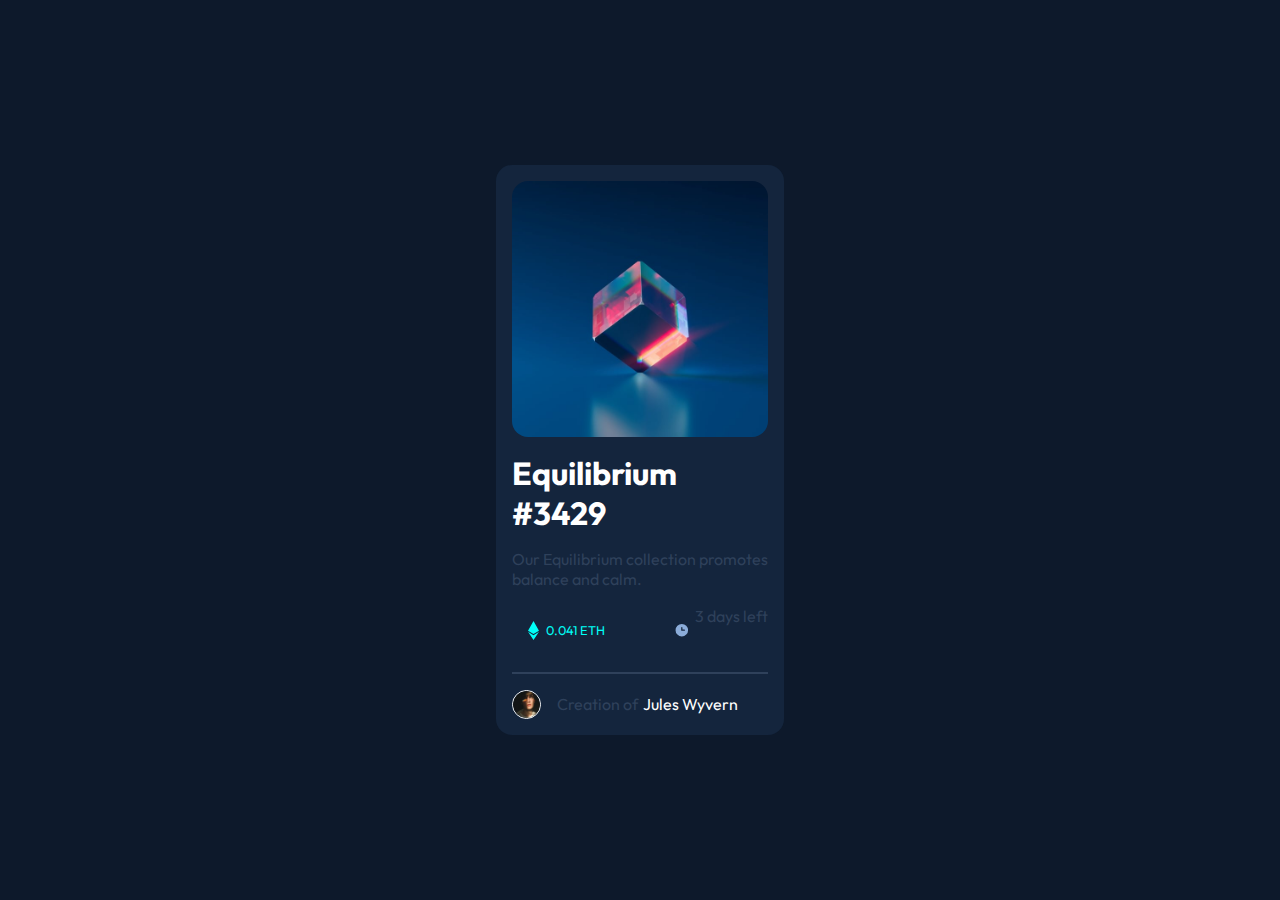
==== nft-preview-card-component-main/index.html @ 8fef4104 "Add files via upload" ====
<!DOCTYPE html>
<html lang="en">
  <head>
    <meta charset="UTF-8" />
    <meta name="viewport" content="width=device-width, initial-scale=1.0" />

    <link
      rel="icon"
      type="image/png"
      sizes="32x32"
      href="./images/favicon-32x32.png"
    />
    <link rel="stylesheet" href="style.css" />
    <link rel="preconnect" href="https://fonts.googleapis.com">
<link rel="preconnect" href="https://fonts.gstatic.com" crossorigin>
<link href="https://fonts.googleapis.com/css2?family=Bai+Jamjuree:ital,wght@0,200;0,300;0,400;0,500;0,600;0,700;1,200;1,300;1,400;1,500;1,600;1,700&family=Hanken+Grotesk:ital,wght@0,100..900;1,100..900&family=Outfit:wght@100..900&display=swap" rel="stylesheet">
    <title>Frontend Mentor | NFT preview card component</title>
  </head>
  <body>
    <section>
      <div class="parent">
        <div class="box">
          <div class="box-img">
            <img src="images/image-equilibrium.jpg" alt="" />
          
            <div class="view">
               <img src="images/icon-view.svg" alt="">
            </div>
          </div>
          <div class="box-content">
            <a href=""><h1>Equilibrium #3429</h1></a>
            <p>Our Equilibrium collection promotes balance and calm.</p>
            
            <div class="ed">
              <div class="ethereum">
                <div class="icon">
                  <img src="images/icon-ethereum.svg" alt="" />
                </div>
                0.041 ETH
              </div>
              <div class="days">
                <div class="icon">
                   <img src="images/icon-clock.svg" alt="" />
                </div>

                <p>3 days left</p>
              </div>
            </div>
             <hr>
            <div class="creation">
             <img src="images/image-avatar.png" alt="">
              <p> Creation of </p>
               <a href=""> Jules Wyvern </a>
           </div>
        </div>

      </div>
    </section>

   
  </body>
</html>
---- nft-preview-card-component-main/style.css ----
* {
  margin: 0;
  padding: 0;
 font-family: "Outfit", sans-serif;
}
:root {
  --Soft-blue: hsl(215, 51%, 70%);
  --Cyan: hsl(178, 100%, 50%);
   --main-BG: hsl(217, 54%, 11%);
  --card-BG: hsl(216, 50%, 16%);
  --line: hsl(215, 32%, 27%);
  --White: hsl(0, 0%, 100%);
}
.parent {
  min-height: 100vh;
  background-color: var(--main-BG);
  display: flex;
  justify-content: center;
  align-items: center;
}
.box {
  border-radius: 1rem;
  background-color: var(--card-BG);
  max-width: 18rem;
}
.box img {
  width: 16rem;
  border-radius: 1rem;
  display: block;
 margin: 1rem;
}
.view {
  position: absolute;
  display: flex;
  justify-content: center;
  align-items: center;
  top: 6.5rem;
  bottom: 0;
  left: 16rem;
  right: 0;
  background-color: var(--Cyan);
  width: 16rem;
  height: 16rem;
  opacity: 0.6;
  visibility: hidden;
}
.view img {
  width: 4rem;
}
.box-img:hover .view {
  visibility: visible;
  cursor: pointer;
}


.box-content {
  margin: 0 1rem;
}
.ed {
  display: flex;
  align-items: center;
  justify-content: space-between;
  margin: 1rem 0;
}
.ethereum {
  display: flex;
 align-items: center;
  color: var(--Cyan);
  font-size: 0.8rem;
}
.ethereum img {
  max-width: 0.7rem;
  margin-right: 0.4rem;
}
.days {
  display: flex;
}
.days img { 
  max-width: 1rem;
  margin-right: 0.3rem;
}
.creation {
  display: flex;
  align-items: center;
}
.creation img {
  max-width: 1.7rem;
  border: 1.6px solid white;
  margin: 1rem 1rem 1rem 0;
}
a {
  text-decoration: none;
  color: hsl(0, 0%, 100%);
}
a:hover {
  color: var(--Cyan);
}
.creation a {
  margin-left: 0.3rem;
}
hr {
 border: 1px solid var(--line);
}
p {
  color: hsl(215, 32%, 27%);
}
h1 {
  margin-bottom: 1rem;
}
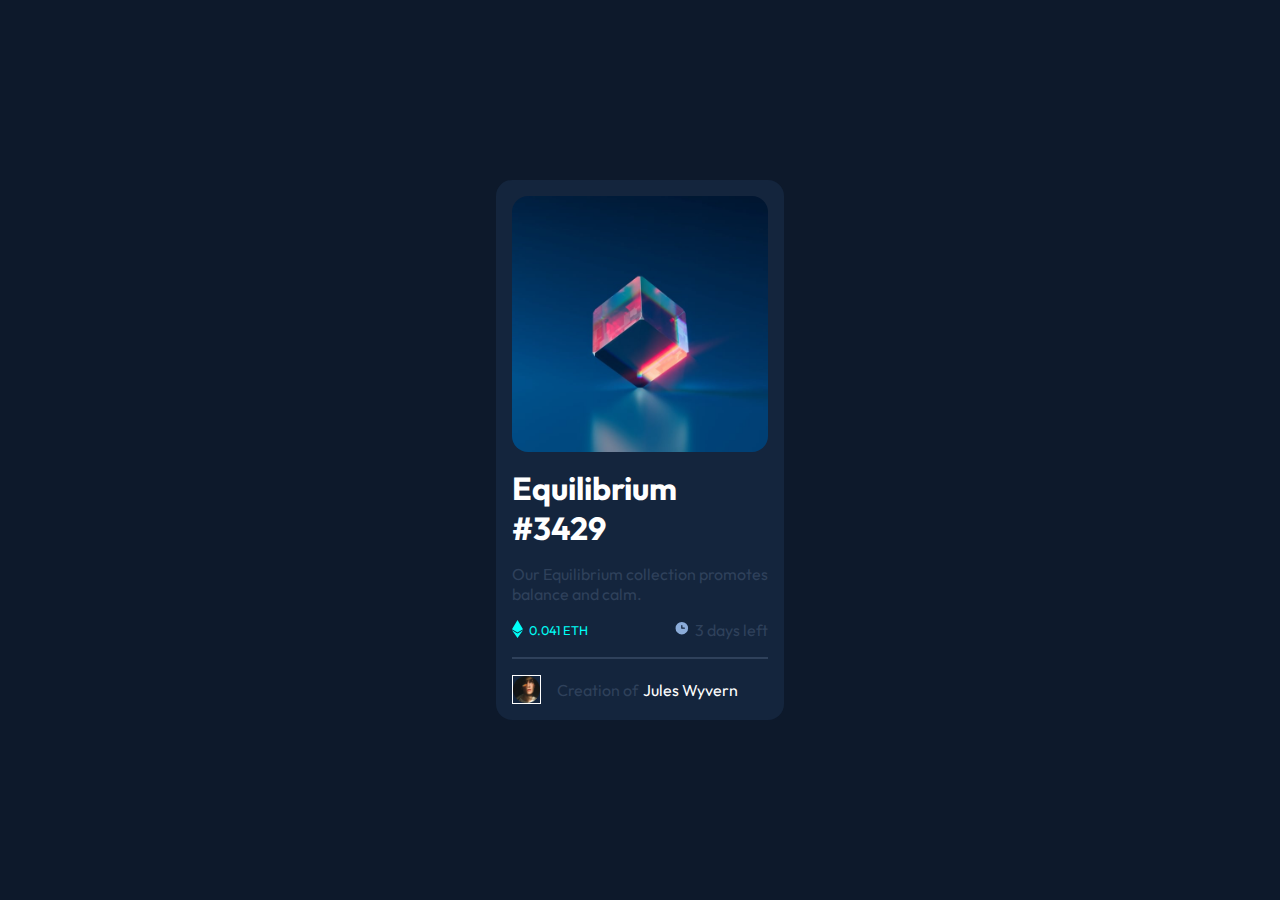
==== commit 8ba6e584: "Add files via upload" ====
--- a/nft-preview-card-component-main/index.html
+++ b/nft-preview-card-component-main/index.html
@@ -17,15 +17,13 @@
     <title>Frontend Mentor | NFT preview card component</title>
   </head>
   <body>
-    <section>
-      <div class="parent">
+    
+      
         <div class="box">
           <div class="box-img">
             <img src="images/image-equilibrium.jpg" alt="" />
           
-            <div class="view">
-               <img src="images/icon-view.svg" alt="">
-            </div>
+          
           </div>
           <div class="box-content">
             <a href=""><h1>Equilibrium #3429</h1></a>
@@ -54,8 +52,8 @@
            </div>
         </div>
 
-      </div>
-    </section>
+     
+   
 
    
   </body>
--- a/nft-preview-card-component-main/style.css
+++ b/nft-preview-card-component-main/style.css
@@ -1,57 +1,53 @@
 * {
   margin: 0;
   padding: 0;
- font-family: "Outfit", sans-serif;
+  font-family: "Outfit", sans-serif;
 }
 :root {
   --Soft-blue: hsl(215, 51%, 70%);
   --Cyan: hsl(178, 100%, 50%);
-   --main-BG: hsl(217, 54%, 11%);
+  --main-BG: hsl(217, 54%, 11%);
   --card-BG: hsl(216, 50%, 16%);
   --line: hsl(215, 32%, 27%);
   --White: hsl(0, 0%, 100%);
 }
-.parent {
+body {
   min-height: 100vh;
+  max-width: 100%;
   background-color: var(--main-BG);
   display: flex;
   justify-content: center;
   align-items: center;
+  overflow: hidden;
 }
 .box {
   border-radius: 1rem;
   background-color: var(--card-BG);
   max-width: 18rem;
+  position: relative;
 }
-.box img {
-  width: 16rem;
+.box-img img {
   border-radius: 1rem;
   display: block;
- margin: 1rem;
-}
-.view {
-  position: absolute;
-  display: flex;
-  justify-content: center;
-  align-items: center;
-  top: 6.5rem;
-  bottom: 0;
-  left: 16rem;
-  right: 0;
-  background-color: var(--Cyan);
-  width: 16rem;
-  height: 16rem;
-  opacity: 0.6;
-  visibility: hidden;
-}
-.view img {
-  width: 4rem;
-}
-.box-img:hover .view {
-  visibility: visible;
-  cursor: pointer;
+  max-width: 100%;
 }
 
+.box-img {
+  position: relative;
+  width: 16rem;
+  margin: 1rem;
+  overflow: hidden;
+}
+.box-img:hover::before {
+  position: absolute;
+   display: flex;
+   justify-content: center;
+   align-items: center;
+  content: url(images/icon-view.svg);
+  inset: 0;
+  opacity: 0.4;
+  background-color: aqua;
+}
 
 .box-content {
   margin: 0 1rem;
@@ -64,7 +60,7 @@
 }
 .ethereum {
   display: flex;
- align-items: center;
+  align-items: center;
   color: var(--Cyan);
   font-size: 0.8rem;
 }
@@ -74,8 +70,9 @@
 }
 .days {
   display: flex;
+  align-items: center;
 }
-.days img { 
+.days img {
   max-width: 1rem;
   margin-right: 0.3rem;
 }
@@ -99,7 +96,7 @@
   margin-left: 0.3rem;
 }
 hr {
- border: 1px solid var(--line);
+  border: 1px solid var(--line);
 }
 p {
   color: hsl(215, 32%, 27%);
@@ -107,5 +104,5 @@
 h1 {
   margin-bottom: 1rem;
 }
-
- 
+@media (max-width: 900px) {
+}
